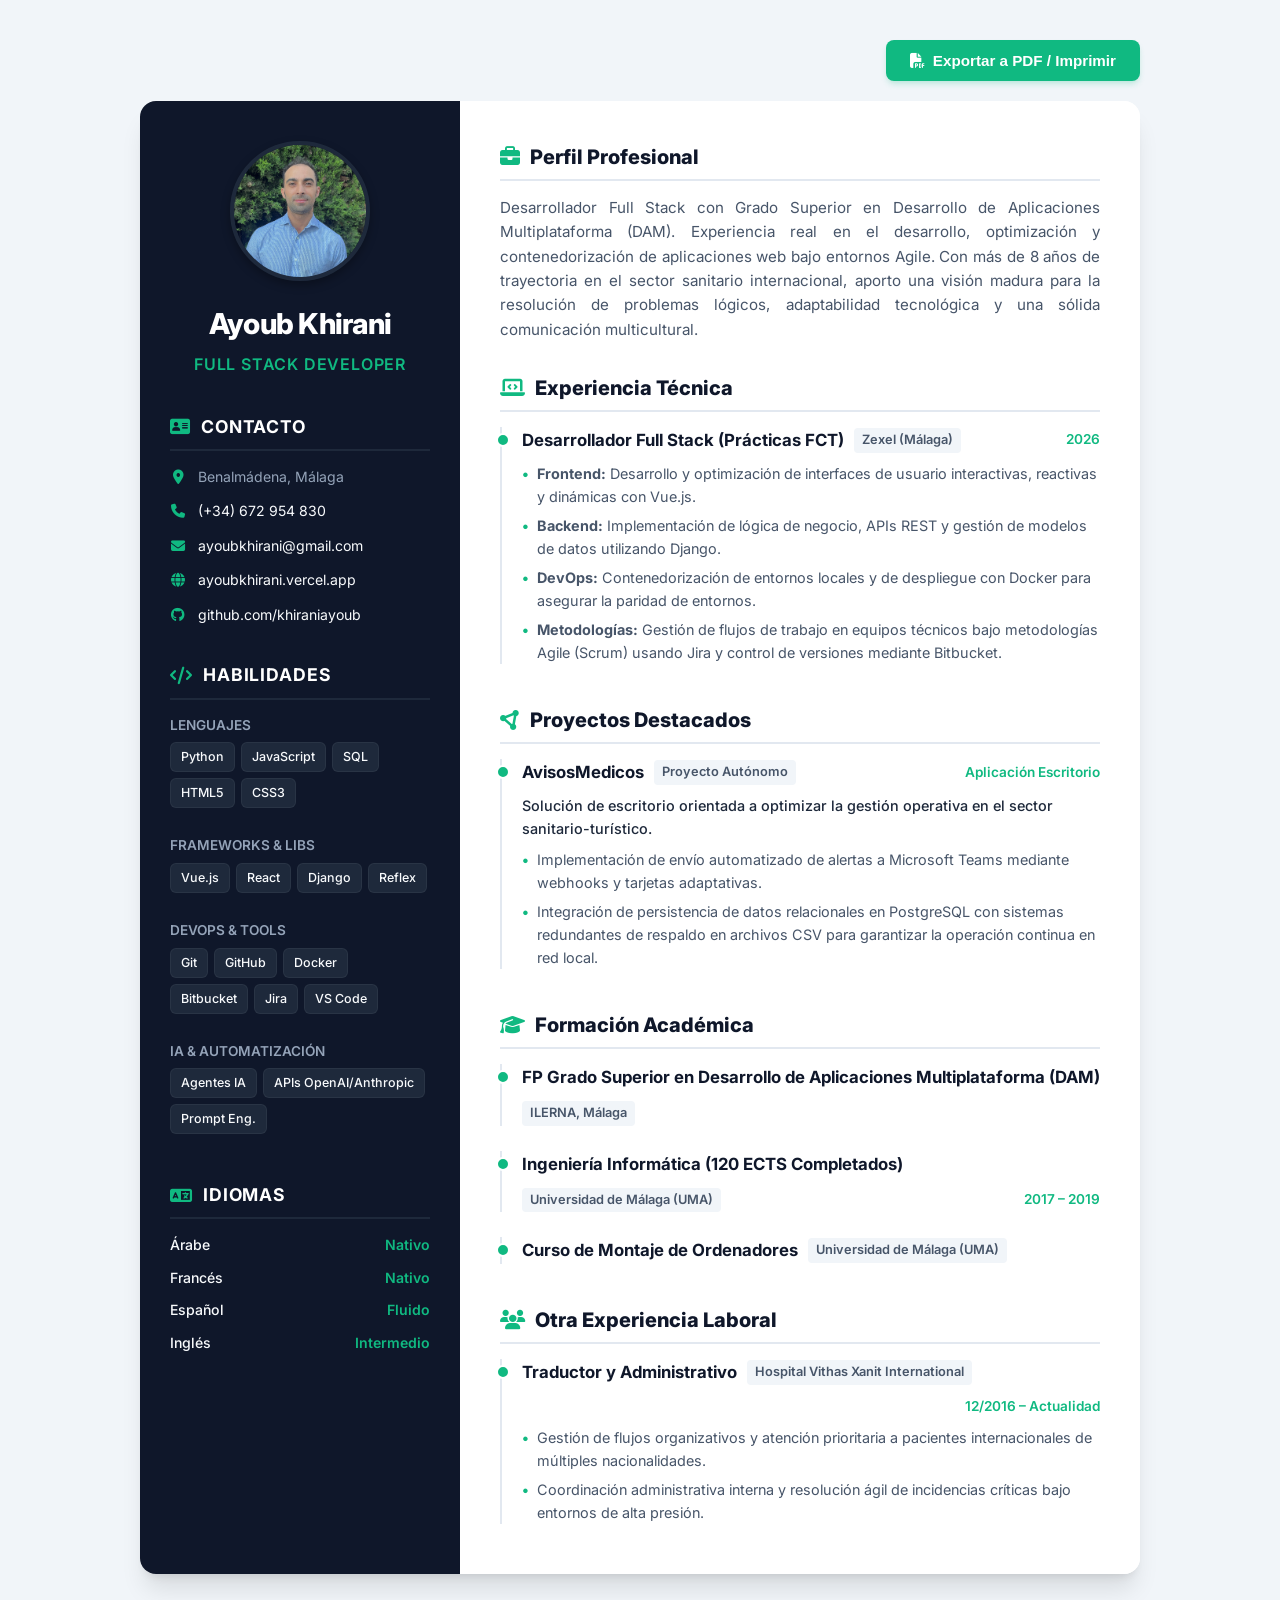
==== cv/index.html @ 589392d2 "Feat: cambiar enlace de CV en PDF por CV en HTML interactivo en carpeta cv/" ====
<!DOCTYPE html>
<html lang="es">
<head>
  <meta charset="UTF-8">
  <meta name="viewport" content="width=device-width, initial-scale=1.0">
  <title>Ayoub Khirani | Full Stack Developer</title>
  <!-- Google Fonts: Inter -->
  <link rel="preconnect" href="https://fonts.googleapis.com">
  <link rel="preconnect" href="https://fonts.gstatic.com" crossorigin>
  <link href="https://fonts.googleapis.com/css2?family=Inter:wght@300;400;500;600;700;800&display=swap" rel="stylesheet">
  <!-- FontAwesome para iconos modernos -->
  <link rel="stylesheet" href="https://cdnjs.cloudflare.com/ajax/libs/font-awesome/6.4.0/css/all.min.css">
  <link rel="stylesheet" href="styles.css">
</head>
<body>

  <!-- Botones de Acción (se ocultan en el PDF de manera automática) -->
  <div class="action-buttons">
    <button onclick="window.print()" class="btn-print">
      <i class="fa-solid fa-file-pdf"></i> Exportar a PDF / Imprimir
    </button>
  </div>

  <div class="cv-container">
    
    <!-- COLUMNA IZQUIERDA (Sidebar) -->
    <aside class="cv-sidebar">
      <div class="profile-header">
        <div class="profile-avatar">
          <img src="portait.png" alt="Ayoub Khirani" class="profile-img">
        </div>
        <h1>Ayoub Khirani</h1>
        <p class="subtitle">Full Stack Developer</p>
      </div>

      <!-- Contacto -->
      <section class="sidebar-section">
        <h3 class="section-title"><i class="fa-solid fa-address-card"></i> Contacto</h3>
        <ul class="contact-list">
          <li>
            <i class="fa-solid fa-location-dot"></i>
            <span>Benalmádena, Málaga</span>
          </li>
          <li>
            <i class="fa-solid fa-phone"></i>
            <a href="tel:+34672954830">(+34) 672 954 830</a>
          </li>
          <li>
            <i class="fa-solid fa-envelope"></i>
            <a href="mailto:ayoubkhirani@gmail.com">ayoubkhirani@gmail.com</a>
          </li>
          <li>
            <i class="fa-solid fa-globe"></i>
            <a href="https://ayoubkhirani.vercel.app" target="_blank">ayoubkhirani.vercel.app</a>
          </li>
          <li>
            <i class="fa-brands fa-github"></i>
            <a href="https://github.com/khiraniayoub" target="_blank">github.com/khiraniayoub</a>
          </li>
        </ul>
      </section>

      <!-- Habilidades Técnicas -->
      <section class="sidebar-section">
        <h3 class="section-title"><i class="fa-solid fa-code"></i> Habilidades</h3>
        
        <div class="skill-group">
          <h4>Lenguajes</h4>
          <div class="tags">
            <span class="tag">Python</span>
            <span class="tag">JavaScript</span>
            <span class="tag">SQL</span>
            <span class="tag">HTML5</span>
            <span class="tag">CSS3</span>
          </div>
        </div>

        <div class="skill-group">
          <h4>Frameworks & Libs</h4>
          <div class="tags">
            <span class="tag">Vue.js</span>
            <span class="tag">React</span>
            <span class="tag">Django</span>
            <span class="tag">Reflex</span>
          </div>
        </div>

        <div class="skill-group">
          <h4>DevOps & Tools</h4>
          <div class="tags">
            <span class="tag">Git</span>
            <span class="tag">GitHub</span>
            <span class="tag">Docker</span>
            <span class="tag">Bitbucket</span>
            <span class="tag">Jira</span>
            <span class="tag">VS Code</span>
          </div>
        </div>

        <div class="skill-group">
          <h4>IA & Automatización</h4>
          <div class="tags">
            <span class="tag">Agentes IA</span>
            <span class="tag">APIs OpenAI/Anthropic</span>
            <span class="tag">Prompt Eng.</span>
          </div>
        </div>
      </section>

      <!-- Competencias & Idiomas -->
      <section class="sidebar-section">
        <h3 class="section-title"><i class="fa-solid fa-language"></i> Idiomas</h3>
        <div class="languages">
          <div class="lang-item">
            <span class="lang-name">Árabe</span>
            <span class="lang-level">Nativo</span>
          </div>
          <div class="lang-item">
            <span class="lang-name">Francés</span>
            <span class="lang-level">Nativo</span>
          </div>
          <div class="lang-item">
            <span class="lang-name">Español</span>
            <span class="lang-level">Fluido</span>
          </div>
          <div class="lang-item">
            <span class="lang-name">Inglés</span>
            <span class="lang-level">Intermedio</span>
          </div>
        </div>
      </section>

    </aside>

    <!-- COLUMNA DERECHA (Contenido Principal) -->
    <main class="cv-main">
      
      <!-- Perfil Profesional -->
      <section class="main-section">
        <h2 class="main-section-title"><i class="fa-solid fa-briefcase"></i> Perfil Profesional</h2>
        <p class="profile-text">
          Desarrollador Full Stack con Grado Superior en Desarrollo de Aplicaciones Multiplataforma (DAM). Experiencia real en el desarrollo, optimización y contenedorización de aplicaciones web bajo entornos Agile. Con más de 8 años de trayectoria en el sector sanitario internacional, aporto una visión madura para la resolución de problemas lógicos, adaptabilidad tecnológica y una sólida comunicación multicultural.
        </p>
      </section>

      <!-- Experiencia Técnica -->
      <section class="main-section">
        <h2 class="main-section-title"><i class="fa-solid fa-laptop-code"></i> Experiencia Técnica</h2>
        
        <div class="timeline-item">
          <div class="timeline-header">
            <h3>Desarrollador Full Stack (Prácticas FCT)</h3>
            <span class="company-tag">Zexel (Málaga)</span>
            <span class="date-tag">2026</span>
          </div>
          <ul class="experience-details">
            <li><strong>Frontend:</strong> Desarrollo y optimización de interfaces de usuario interactivas, reactivas y dinámicas con Vue.js.</li>
            <li><strong>Backend:</strong> Implementación de lógica de negocio, APIs REST y gestión de modelos de datos utilizando Django.</li>
            <li><strong>DevOps:</strong> Contenedorización de entornos locales y de despliegue con Docker para asegurar la paridad de entornos.</li>
            <li><strong>Metodologías:</strong> Gestión de flujos de trabajo en equipos técnicos bajo metodologías Agile (Scrum) usando Jira y control de versiones mediante Bitbucket.</li>
          </ul>
        </div>
      </section>

      <!-- Proyectos Destacados -->
      <section class="main-section">
        <h2 class="main-section-title"><i class="fa-solid fa-circle-nodes"></i> Proyectos Destacados</h2>
        
        <div class="timeline-item">
          <div class="timeline-header">
            <h3>AvisosMedicos</h3>
            <span class="company-tag">Proyecto Autónomo</span>
            <span class="date-tag">Aplicación Escritorio</span>
          </div>
          <p class="project-desc">
            Solución de escritorio orientada a optimizar la gestión operativa en el sector sanitario-turístico.
          </p>
          <ul class="experience-details">
            <li>Implementación de envío automatizado de alertas a Microsoft Teams mediante webhooks y tarjetas adaptativas.</li>
            <li>Integración de persistencia de datos relacionales en PostgreSQL con sistemas redundantes de respaldo en archivos CSV para garantizar la operación continua en red local.</li>
          </ul>
        </div>
      </section>

      <!-- Formación Académica -->
      <section class="main-section">
        <h2 class="main-section-title"><i class="fa-solid fa-graduation-cap"></i> Formación Académica</h2>
        
        <div class="education-item">
          <div class="timeline-header">
            <h3>FP Grado Superior en Desarrollo de Aplicaciones Multiplataforma (DAM)</h3>
            <span class="company-tag">ILERNA, Málaga</span>
          </div>
        </div>

        <div class="education-item">
          <div class="timeline-header">
            <h3>Ingeniería Informática (120 ECTS Completados)</h3>
            <span class="company-tag">Universidad de Málaga (UMA)</span>
            <span class="date-tag">2017 – 2019</span>
          </div>
        </div>

        <div class="education-item">
          <div class="timeline-header">
            <h3>Curso de Montaje de Ordenadores</h3>
            <span class="company-tag">Universidad de Málaga (UMA)</span>
          </div>
        </div>
      </section>

      <!-- Otra Experiencia -->
      <section class="main-section">
        <h2 class="main-section-title"><i class="fa-solid fa-users"></i> Otra Experiencia Laboral</h2>
        
        <div class="timeline-item">
          <div class="timeline-header">
            <h3>Traductor y Administrativo</h3>
            <span class="company-tag">Hospital Vithas Xanit International</span>
            <span class="date-tag">12/2016 – Actualidad</span>
          </div>
          <ul class="experience-details">
            <li>Gestión de flujos organizativos y atención prioritaria a pacientes internacionales de múltiples nacionalidades.</li>
            <li>Coordinación administrativa interna y resolución ágil de incidencias críticas bajo entornos de alta presión.</li>
          </ul>
        </div>
      </section>

    </main>

  </div>

</body>
</html>
---- cv/styles.css ----
/* ==========================================
   SISTEMA DE DISEÑO & ESTILOS GLOBALES
========================================== */
:root {
  --primary-color: #0f172a;    /* Slate 900 - Fondo oscuro principal */
  --secondary-color: #1e293b;  /* Slate 800 - Fondo tarjetas/sidebar */
  --accent-color: #10b981;     /* Emerald 500 - Detalles y acentos */
  --accent-light: #d1fae5;     /* Emerald 100 - Tags y badges */
  --text-primary: #1e293b;     /* Slate 800 - Texto principal cuerpo */
  --text-secondary: #475569;   /* Slate 600 - Descripciones */
  --text-light: #f8fafc;        /* Slate 50 - Texto en fondos oscuros */
  --text-muted: #94a3b8;       /* Slate 400 - Detalles en fondos oscuros */
  --border-color: #e2e8f0;     /* Slate 200 - Bordes claros */
  --sidebar-width: 320px;
}

* {
  box-sizing: border-box;
  margin: 0;
  padding: 0;
}

body {
  font-family: 'Inter', -apple-system, BlinkMacSystemFont, "Segoe UI", Roboto, sans-serif;
  color: var(--text-primary);
  background-color: #f1f5f9;
  line-height: 1.6;
  -webkit-font-smoothing: antialiased;
  padding: 40px 20px;
}

/* Botón flotante para impresión */
.action-buttons {
  max-width: 1000px;
  margin: 0 auto 20px auto;
  display: flex;
  justify-content: flex-end;
}

.btn-print {
  background-color: var(--accent-color);
  color: white;
  border: none;
  padding: 12px 24px;
  font-size: 0.95rem;
  font-weight: 600;
  border-radius: 8px;
  cursor: pointer;
  box-shadow: 0 4px 6px -1px rgba(16, 185, 129, 0.2), 0 2px 4px -2px rgba(16, 185, 129, 0.1);
  transition: all 0.2s ease;
  display: flex;
  align-items: center;
  gap: 8px;
}

.btn-print:hover {
  transform: translateY(-2px);
  background-color: #059669;
  box-shadow: 0 10px 15px -3px rgba(16, 185, 129, 0.3);
}

/* Contenedor Principal (Hoja A4 / Layout Flex) */
.cv-container {
  max-width: 1000px;
  margin: 0 auto;
  background: white;
  border-radius: 16px;
  box-shadow: 0 20px 25px -5px rgba(0, 0, 0, 0.1), 0 8px 10px -6px rgba(0, 0, 0, 0.1);
  display: flex;
  overflow: hidden;
  min-height: 297mm; /* Proporción A4 */
}

/* ==========================================
   COLUMNA IZQUIERDA: SIDEBAR (Oscuro)
========================================== */
.cv-sidebar {
  width: var(--sidebar-width);
  background-color: var(--primary-color);
  color: var(--text-light);
  padding: 40px 30px;
  display: flex;
  flex-direction: column;
  gap: 35px;
  flex-shrink: 0;
}

.profile-header {
  text-align: center;
}

.profile-avatar {
  margin-bottom: 20px;
  display: flex;
  justify-content: center;
  align-items: center;
}

.profile-img {
  width: 140px;
  height: 140px;
  border-radius: 50%;
  object-fit: cover;
  border: 4px solid var(--secondary-color);
  box-shadow: 0 4px 10px rgba(0, 0, 0, 0.3);
  transition: transform 0.3s ease, border-color 0.3s ease;
}

.profile-img:hover {
  transform: scale(1.05);
  border-color: var(--accent-color);
}

.profile-header h1 {
  font-size: 1.8rem;
  font-weight: 800;
  letter-spacing: -0.025em;
  margin-bottom: 5px;
  color: white;
}

.profile-header .subtitle {
  font-size: 1rem;
  color: var(--accent-color);
  font-weight: 600;
  text-transform: uppercase;
  letter-spacing: 0.05em;
}

.sidebar-section {
  display: flex;
  flex-direction: column;
  gap: 15px;
}

.section-title {
  font-size: 1.1rem;
  font-weight: 700;
  text-transform: uppercase;
  letter-spacing: 0.05em;
  border-bottom: 2px solid var(--secondary-color);
  padding-bottom: 8px;
  color: white;
  display: flex;
  align-items: center;
  gap: 10px;
}

.section-title i {
  color: var(--accent-color);
}

/* Lista de Contacto */
.contact-list {
  list-style: none;
  display: flex;
  flex-direction: column;
  gap: 12px;
}

.contact-list li {
  display: flex;
  align-items: flex-start;
  gap: 12px;
  font-size: 0.88rem;
  color: var(--text-muted);
}

.contact-list li i {
  color: var(--accent-color);
  width: 16px;
  margin-top: 4px;
  text-align: center;
}

.contact-list a {
  color: var(--text-light);
  text-decoration: none;
  transition: color 0.2s ease;
}

.contact-list a:hover {
  color: var(--accent-color);
}

/* Skills Tags */
.skill-group {
  margin-bottom: 12px;
}

.skill-group h4 {
  font-size: 0.85rem;
  color: var(--text-muted);
  text-transform: uppercase;
  margin-bottom: 6px;
  font-weight: 600;
}

.tags {
  display: flex;
  flex-wrap: wrap;
  gap: 6px;
}

.tag {
  background-color: var(--secondary-color);
  color: var(--text-light);
  font-size: 0.78rem;
  padding: 4px 10px;
  border-radius: 6px;
  font-weight: 500;
  border: 1px solid rgba(255, 255, 255, 0.05);
  transition: all 0.2s ease;
}

.tag:hover {
  background-color: var(--accent-color);
  color: var(--primary-color);
  font-weight: 600;
}

/* Idiomas */
.languages {
  display: flex;
  flex-direction: column;
  gap: 10px;
}

.lang-item {
  display: flex;
  justify-content: space-between;
  font-size: 0.88rem;
}

.lang-name {
  font-weight: 500;
  color: var(--text-light);
}

.lang-level {
  color: var(--accent-color);
  font-weight: 600;
}

/* ==========================================
   COLUMNA DERECHA: MAIN CONTENT (Claro)
========================================== */
.cv-main {
  flex-grow: 1;
  padding: 40px;
  display: flex;
  flex-direction: column;
  gap: 30px;
  background-color: white;
}

.main-section {
  display: flex;
  flex-direction: column;
  gap: 15px;
}

.main-section-title {
  font-size: 1.25rem;
  font-weight: 800;
  color: var(--primary-color);
  border-bottom: 2px solid var(--border-color);
  padding-bottom: 6px;
  display: flex;
  align-items: center;
  gap: 10px;
}

.main-section-title i {
  color: var(--accent-color);
}

.profile-text {
  font-size: 0.95rem;
  color: var(--text-secondary);
  text-align: justify;
}

/* Timeline e ítems de experiencia */
.timeline-item, .education-item {
  display: flex;
  flex-direction: column;
  gap: 8px;
  position: relative;
  padding-left: 20px;
  border-left: 2px solid var(--border-color);
  margin-bottom: 10px;
}

.timeline-item::before, .education-item::before {
  content: "";
  position: absolute;
  left: -6px;
  top: 6px;
  width: 10px;
  height: 10px;
  border-radius: 50%;
  background-color: var(--accent-color);
  border: 2px solid white;
  transition: transform 0.2s ease;
}

.timeline-item:hover::before, .education-item:hover::before {
  transform: scale(1.3);
}

.timeline-header {
  display: flex;
  flex-wrap: wrap;
  align-items: center;
  gap: 10px;
}

.timeline-header h3 {
  font-size: 1.05rem;
  font-weight: 700;
  color: var(--primary-color);
  margin: 0;
}

.company-tag {
  background-color: #f1f5f9;
  color: var(--text-secondary);
  padding: 2px 8px;
  border-radius: 4px;
  font-size: 0.8rem;
  font-weight: 600;
}

.date-tag {
  margin-left: auto;
  font-size: 0.85rem;
  font-weight: 600;
  color: var(--accent-color);
}

.experience-details {
  list-style: none;
  display: flex;
  flex-direction: column;
  gap: 6px;
  font-size: 0.9rem;
  color: var(--text-secondary);
}

.experience-details li {
  position: relative;
  padding-left: 15px;
}

.experience-details li::before {
  content: "•";
  position: absolute;
  left: 0;
  color: var(--accent-color);
  font-weight: bold;
}

.project-desc {
  font-size: 0.9rem;
  font-weight: 500;
  color: var(--text-primary);
}

/* ==========================================
   ESTILOS DE IMPRESIÓN (EXPORTAR A PDF)
========================================== */
@media print {
  body {
    background-color: white;
    padding: 0;
  }

  .action-buttons {
    display: none; /* Esconde los botones interactivos */
  }

  .cv-container {
    box-shadow: none;
    border-radius: 0;
    max-width: 100%;
    width: 100%;
    min-height: auto;
  }

  /* Ajustes cromáticos optimizados para impresoras */
  :root {
    --primary-color: #0f172a;   /* Mantiene el tono elegante oscuro */
    --secondary-color: #1e293b;
    --accent-color: #059669;    /* Tono verde más sólido para tinta */
    --text-primary: #000000;    /* Negro puro para legibilidad en papel */
    --text-secondary: #1e293b;  /* Gris muy oscuro */
  }

  /* Evitar saltos de página inadecuados en medio de secciones */
  .main-section {
    page-break-inside: avoid;
  }

  .timeline-item, .education-item {
    page-break-inside: avoid;
  }

  /* Forzar la impresión de colores de fondo en navegadores */
  * {
    -webkit-print-color-adjust: exact !important;
    print-color-adjust: exact !important;
  }
}

/* ==========================================
   DISEÑO RESPONSIVO (PANTALLAS MÓVILES)
========================================== */
@media (max-width: 768px) {
  body {
    padding: 10px;
  }
  
  .cv-container {
    flex-direction: column;
  }

  .cv-sidebar {
    width: 100%;
  }

  .date-tag {
    margin-left: 0;
    width: 100%;
    margin-top: 2px;
  }
}
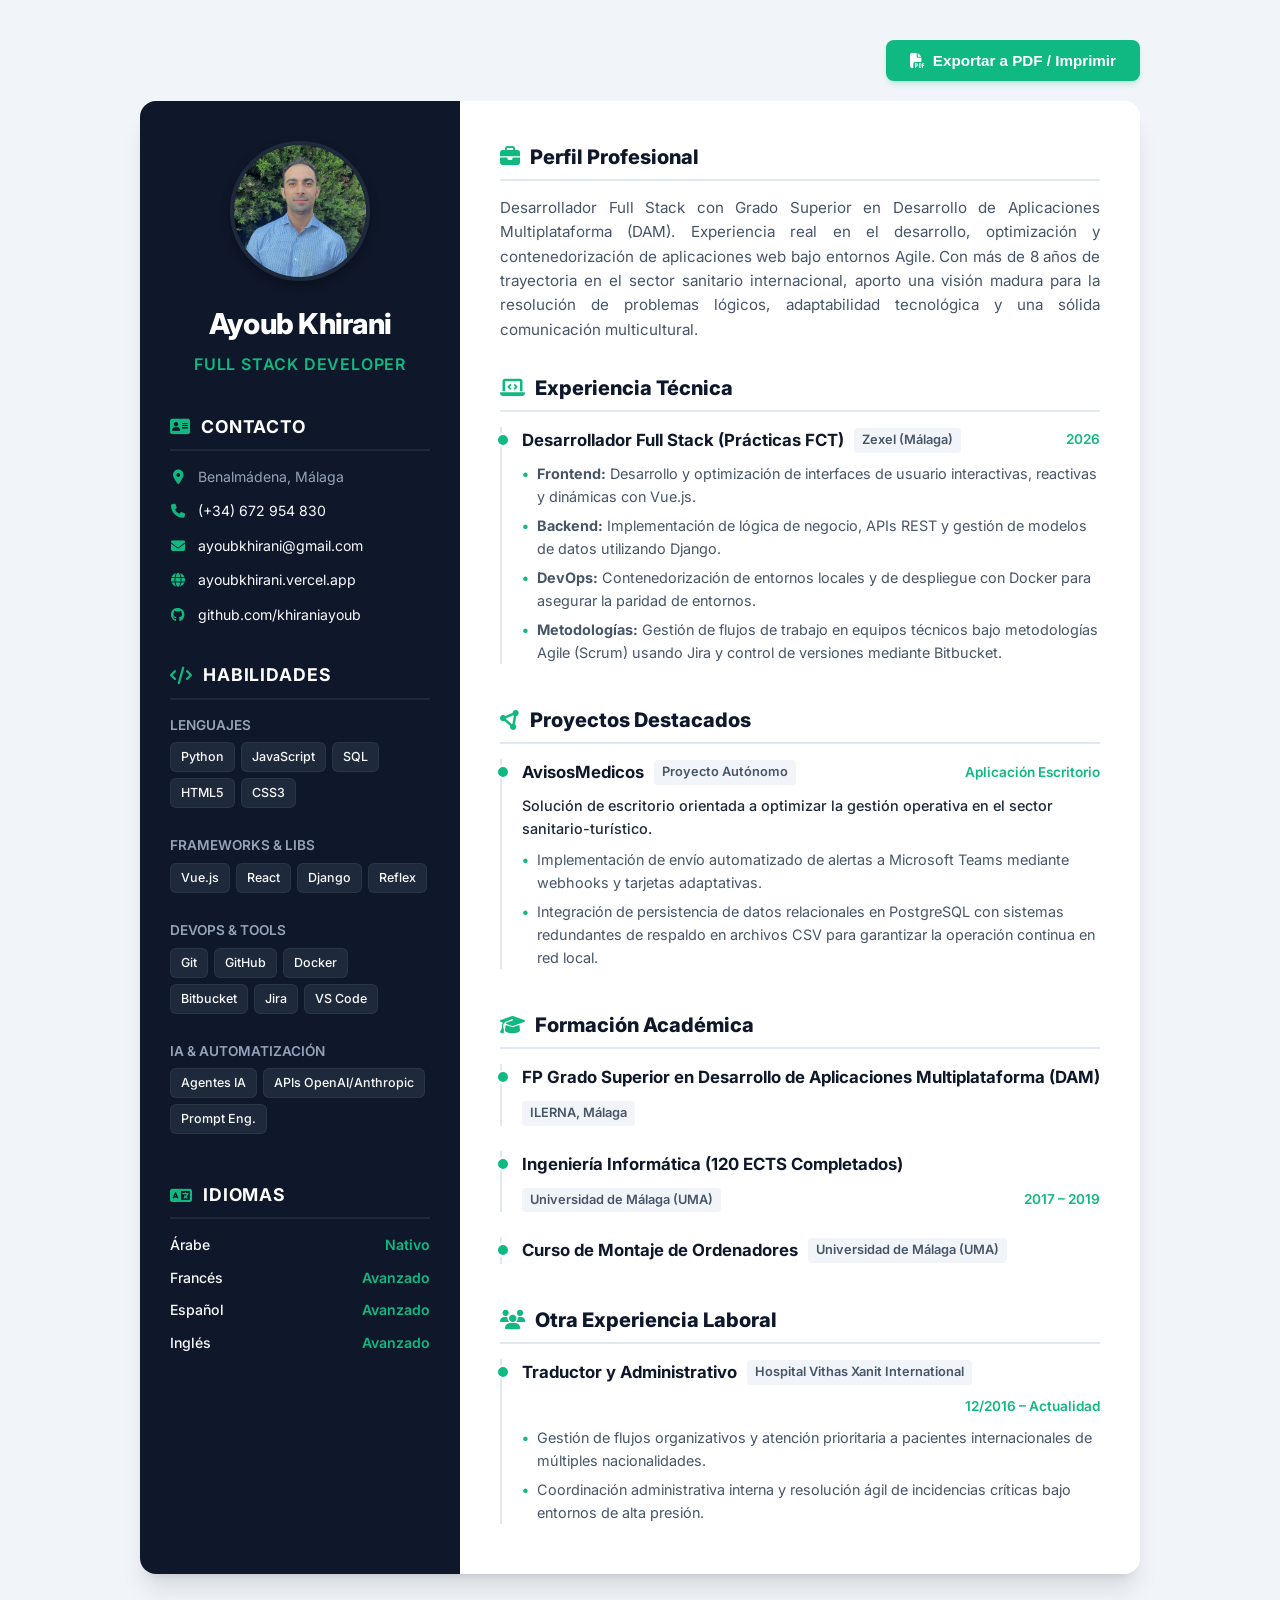
==== commit 528ac4b0: "fondo del imagen" ====
--- a/cv/index.html
+++ b/cv/index.html
@@ -17,7 +17,7 @@
   <!-- Botones de Acción (se ocultan en el PDF de manera automática) -->
   <div class="action-buttons">
     <button onclick="window.print()" class="btn-print">
-      <i class="fa-solid fa-file-pdf"></i> Exportar a PDF / Imprimir
+      <i class="fa-solid fa-file-pdf"></i> <span data-translate="btn_print">Exportar a PDF / Imprimir</span>
     </button>
   </div>
 
@@ -27,7 +27,7 @@
     <aside class="cv-sidebar">
       <div class="profile-header">
         <div class="profile-avatar">
-          <img src="portait.png" alt="Ayoub Khirani" class="profile-img">
+          <img src="../portrait.webp" alt="Ayoub Khirani" class="profile-img">
         </div>
         <h1>Ayoub Khirani</h1>
         <p class="subtitle">Full Stack Developer</p>
@@ -35,7 +35,7 @@
 
       <!-- Contacto -->
       <section class="sidebar-section">
-        <h3 class="section-title"><i class="fa-solid fa-address-card"></i> Contacto</h3>
+        <h3 class="section-title"><i class="fa-solid fa-address-card"></i> <span data-translate="contact_title">Contacto</span></h3>
         <ul class="contact-list">
           <li>
             <i class="fa-solid fa-location-dot"></i>
@@ -62,10 +62,10 @@
 
       <!-- Habilidades Técnicas -->
       <section class="sidebar-section">
-        <h3 class="section-title"><i class="fa-solid fa-code"></i> Habilidades</h3>
+        <h3 class="section-title"><i class="fa-solid fa-code"></i> <span data-translate="skills_title">Habilidades</span></h3>
         
         <div class="skill-group">
-          <h4>Lenguajes</h4>
+          <h4 data-translate="skills_languages">Lenguajes</h4>
           <div class="tags">
             <span class="tag">Python</span>
             <span class="tag">JavaScript</span>
@@ -76,7 +76,7 @@
         </div>
 
         <div class="skill-group">
-          <h4>Frameworks & Libs</h4>
+          <h4 data-translate="skills_frameworks">Frameworks & Libs</h4>
           <div class="tags">
             <span class="tag">Vue.js</span>
             <span class="tag">React</span>
@@ -86,7 +86,7 @@
         </div>
 
         <div class="skill-group">
-          <h4>DevOps & Tools</h4>
+          <h4 data-translate="skills_devops">DevOps & Tools</h4>
           <div class="tags">
             <span class="tag">Git</span>
             <span class="tag">GitHub</span>
@@ -98,7 +98,7 @@
         </div>
 
         <div class="skill-group">
-          <h4>IA & Automatización</h4>
+          <h4 data-translate="skills_ai">IA & Automatización</h4>
           <div class="tags">
             <span class="tag">Agentes IA</span>
             <span class="tag">APIs OpenAI/Anthropic</span>
@@ -109,23 +109,23 @@
 
       <!-- Competencias & Idiomas -->
       <section class="sidebar-section">
-        <h3 class="section-title"><i class="fa-solid fa-language"></i> Idiomas</h3>
+        <h3 class="section-title"><i class="fa-solid fa-language"></i> <span data-translate="langs_title">Idiomas</span></h3>
         <div class="languages">
           <div class="lang-item">
-            <span class="lang-name">Árabe</span>
-            <span class="lang-level">Nativo</span>
+            <span class="lang-name" data-translate="lang_ar">Árabe</span>
+            <span class="lang-level" data-translate="level_native">Nativo</span>
           </div>
           <div class="lang-item">
-            <span class="lang-name">Francés</span>
-            <span class="lang-level">Nativo</span>
+            <span class="lang-name" data-translate="lang_fr">Francés</span>
+            <span class="lang-level" data-translate="level_advanced">Avanzado</span>
           </div>
           <div class="lang-item">
-            <span class="lang-name">Español</span>
-            <span class="lang-level">Fluido</span>
+            <span class="lang-name" data-translate="lang_es">Español</span>
+            <span class="lang-level" data-translate="level_advanced">Avanzado</span>
           </div>
           <div class="lang-item">
-            <span class="lang-name">Inglés</span>
-            <span class="lang-level">Intermedio</span>
+            <span class="lang-name" data-translate="lang_en">Inglés</span>
+            <span class="lang-level" data-translate="level_advanced">Avanzado</span>
           </div>
         </div>
       </section>
@@ -137,91 +137,91 @@
       
       <!-- Perfil Profesional -->
       <section class="main-section">
-        <h2 class="main-section-title"><i class="fa-solid fa-briefcase"></i> Perfil Profesional</h2>
-        <p class="profile-text">
+        <h2 class="main-section-title"><i class="fa-solid fa-briefcase"></i> <span data-translate="profile_title">Perfil Profesional</span></h2>
+        <p class="profile-text" data-translate="profile_text">
           Desarrollador Full Stack con Grado Superior en Desarrollo de Aplicaciones Multiplataforma (DAM). Experiencia real en el desarrollo, optimización y contenedorización de aplicaciones web bajo entornos Agile. Con más de 8 años de trayectoria en el sector sanitario internacional, aporto una visión madura para la resolución de problemas lógicos, adaptabilidad tecnológica y una sólida comunicación multicultural.
         </p>
       </section>
 
       <!-- Experiencia Técnica -->
       <section class="main-section">
-        <h2 class="main-section-title"><i class="fa-solid fa-laptop-code"></i> Experiencia Técnica</h2>
+        <h2 class="main-section-title"><i class="fa-solid fa-laptop-code"></i> <span data-translate="tech_title">Experiencia Técnica</span></h2>
         
         <div class="timeline-item">
           <div class="timeline-header">
-            <h3>Desarrollador Full Stack (Prácticas FCT)</h3>
-            <span class="company-tag">Zexel (Málaga)</span>
-            <span class="date-tag">2026</span>
+            <h3 data-translate="job_title_fct">Desarrollador Full Stack (Prácticas FCT)</h3>
+            <span class="company-tag" data-translate="company_zexel">Zexel (Málaga)</span>
+            <span class="date-tag" data-translate="date_2026">2026</span>
           </div>
           <ul class="experience-details">
-            <li><strong>Frontend:</strong> Desarrollo y optimización de interfaces de usuario interactivas, reactivas y dinámicas con Vue.js.</li>
-            <li><strong>Backend:</strong> Implementación de lógica de negocio, APIs REST y gestión de modelos de datos utilizando Django.</li>
-            <li><strong>DevOps:</strong> Contenedorización de entornos locales y de despliegue con Docker para asegurar la paridad de entornos.</li>
-            <li><strong>Metodologías:</strong> Gestión de flujos de trabajo en equipos técnicos bajo metodologías Agile (Scrum) usando Jira y control de versiones mediante Bitbucket.</li>
+            <li data-translate="exp_zexel_1"><strong>Frontend:</strong> Desarrollo y optimización de interfaces de usuario interactivas, reactivas y dinámicas con Vue.js.</li>
+            <li data-translate="exp_zexel_2"><strong>Backend:</strong> Implementación de lógica de negocio, APIs REST y gestión de modelos de datos utilizando Django.</li>
+            <li data-translate="exp_zexel_3"><strong>DevOps:</strong> Contenedorización de entornos locales y de despliegue con Docker para asegurar la paridad de entornos.</li>
+            <li data-translate="exp_zexel_4"><strong>Metodologías:</strong> Gestión de flujos de trabajo en equipos técnicos bajo metodologías Agile (Scrum) usando Jira y control de versiones mediante Bitbucket.</li>
           </ul>
         </div>
       </section>
 
       <!-- Proyectos Destacados -->
       <section class="main-section">
-        <h2 class="main-section-title"><i class="fa-solid fa-circle-nodes"></i> Proyectos Destacados</h2>
+        <h2 class="main-section-title"><i class="fa-solid fa-circle-nodes"></i> <span data-translate="projects_title">Proyectos Destacados</span></h2>
         
         <div class="timeline-item">
           <div class="timeline-header">
             <h3>AvisosMedicos</h3>
-            <span class="company-tag">Proyecto Autónomo</span>
-            <span class="date-tag">Aplicación Escritorio</span>
-          </div>
-          <p class="project-desc">
+            <span class="company-tag" data-translate="project_self">Proyecto Autónomo</span>
+            <span class="date-tag" data-translate="project_desktop">Aplicación Escritorio</span>
+          </div>
+          <p class="project-desc" data-translate="proj_desc_avisos">
             Solución de escritorio orientada a optimizar la gestión operativa en el sector sanitario-turístico.
           </p>
           <ul class="experience-details">
-            <li>Implementación de envío automatizado de alertas a Microsoft Teams mediante webhooks y tarjetas adaptativas.</li>
-            <li>Integración de persistencia de datos relacionales en PostgreSQL con sistemas redundantes de respaldo en archivos CSV para garantizar la operación continua en red local.</li>
+            <li data-translate="proj_details_avisos_1">Implementación de envío automatizado de alertas a Microsoft Teams mediante webhooks y tarjetas adaptativas.</li>
+            <li data-translate="proj_details_avisos_2">Integración de persistencia de datos relacionales en PostgreSQL con sistemas redundantes de respaldo en archivos CSV para garantizar la operación continua en red local.</li>
           </ul>
         </div>
       </section>
 
       <!-- Formación Académica -->
       <section class="main-section">
-        <h2 class="main-section-title"><i class="fa-solid fa-graduation-cap"></i> Formación Académica</h2>
+        <h2 class="main-section-title"><i class="fa-solid fa-graduation-cap"></i> <span data-translate="education_title">Formación Académica</span></h2>
         
         <div class="education-item">
           <div class="timeline-header">
-            <h3>FP Grado Superior en Desarrollo de Aplicaciones Multiplataforma (DAM)</h3>
-            <span class="company-tag">ILERNA, Málaga</span>
+            <h3 data-translate="edu_dam">FP Grado Superior en Desarrollo de Aplicaciones Multiplataforma (DAM)</h3>
+            <span class="company-tag" data-translate="edu_dam_sub">ILERNA, Málaga</span>
           </div>
         </div>
 
         <div class="education-item">
           <div class="timeline-header">
-            <h3>Ingeniería Informática (120 ECTS Completados)</h3>
-            <span class="company-tag">Universidad de Málaga (UMA)</span>
+            <h3 data-translate="edu_eng">Ingeniería Informática (120 ECTS Completados)</h3>
+            <span class="company-tag" data-translate="edu_eng_sub">Universidad de Málaga (UMA)</span>
             <span class="date-tag">2017 – 2019</span>
           </div>
         </div>
 
         <div class="education-item">
           <div class="timeline-header">
-            <h3>Curso de Montaje de Ordenadores</h3>
-            <span class="company-tag">Universidad de Málaga (UMA)</span>
+            <h3 data-translate="edu_pc">Curso de Montaje de Ordenadores</h3>
+            <span class="company-tag" data-translate="edu_pc_sub">Universidad de Málaga (UMA)</span>
           </div>
         </div>
       </section>
 
       <!-- Otra Experiencia -->
       <section class="main-section">
-        <h2 class="main-section-title"><i class="fa-solid fa-users"></i> Otra Experiencia Laboral</h2>
+        <h2 class="main-section-title"><i class="fa-solid fa-users"></i> <span data-translate="other_exp_title">Otra Experiencia Laboral</span></h2>
         
         <div class="timeline-item">
           <div class="timeline-header">
-            <h3>Traductor y Administrativo</h3>
-            <span class="company-tag">Hospital Vithas Xanit International</span>
-            <span class="date-tag">12/2016 – Actualidad</span>
+            <h3 data-translate="job_translator">Traductor y Administrativo</h3>
+            <span class="company-tag" data-translate="company_vithas">Hospital Vithas Xanit International</span>
+            <span class="date-tag" data-translate="date_translator">12/2016 – Actualidad</span>
           </div>
           <ul class="experience-details">
-            <li>Gestión de flujos organizativos y atención prioritaria a pacientes internacionales de múltiples nacionalidades.</li>
-            <li>Coordinación administrativa interna y resolución ágil de incidencias críticas bajo entornos de alta presión.</li>
+            <li data-translate="exp_translator_1">Gestión de flujos organizativos y atención prioritaria a pacientes internacionales de múltiples nacionalidades.</li>
+            <li data-translate="exp_translator_2">Coordinación administrativa interna y resolución ágil de incidencias críticas bajo entornos de alta presión.</li>
           </ul>
         </div>
       </section>
@@ -230,5 +230,227 @@
 
   </div>
 
+  <script>
+    const cvTranslations = {
+      es: {
+        btn_print: "Exportar a PDF / Imprimir",
+        contact_title: "Contacto",
+        skills_title: "Habilidades",
+        skills_languages: "Lenguajes",
+        skills_frameworks: "Frameworks & Libs",
+        skills_devops: "DevOps & Tools",
+        skills_ai: "IA & Automatización",
+        langs_title: "Idiomas",
+        lang_ar: "Árabe",
+        lang_fr: "Francés",
+        lang_es: "Español",
+        lang_en: "Inglés",
+        level_native: "Nativo",
+        level_fluent: "Fluido",
+        level_intermediate: "Intermedio",
+        level_advanced: "Avanzado",
+        profile_title: "Perfil Profesional",
+        profile_text: "Desarrollador Full Stack con Grado Superior en Desarrollo de Aplicaciones Multiplataforma (DAM). Experiencia real en el desarrollo, optimización y contenedorización de aplicaciones web bajo entornos Agile. Con más de 8 años de trayectoria en el sector sanitario internacional, aporto una visión madura para la resolución de problemas lógicos, adaptabilidad tecnológica y una sólida comunicación multicultural.",
+        tech_title: "Experiencia Técnica",
+        job_title_fct: "Desarrollador Full Stack (Prácticas FCT)",
+        company_zexel: "Zexel (Málaga)",
+        date_2026: "2026",
+        exp_zexel_1: "<strong>Frontend:</strong> Desarrollo y optimización de interfaces de usuario interactivas, reactivas y dinámicas con Vue.js.",
+        exp_zexel_2: "<strong>Backend:</strong> Implementación de lógica de negocio, APIs REST y gestión de modelos de datos utilizando Django.",
+        exp_zexel_3: "<strong>DevOps:</strong> Contenedorización de entornos locales y de despliegue con Docker para asegurar la paridad de entornos.",
+        exp_zexel_4: "<strong>Metodologías:</strong> Gestión de flujos de trabajo en equipos técnicos bajo metodologías Agile (Scrum) usando Jira y control de versiones mediante Bitbucket.",
+        projects_title: "Proyectos Destacados",
+        project_self: "Proyecto Autónomo",
+        project_desktop: "Aplicación Escritorio",
+        proj_desc_avisos: "Solución de escritorio orientada a optimizar la gestión operativa en el sector sanitario-turístico.",
+        proj_details_avisos_1: "Implementación de envío automatizado de alertas a Microsoft Teams mediante webhooks y tarjetas adaptativas.",
+        proj_details_avisos_2: "Integración de persistencia de datos relacionales en PostgreSQL con sistemas redundantes de respaldo en archivos CSV para garantizar la operación continua en red local.",
+        education_title: "Formación Académica",
+        edu_dam: "FP Grado Superior en Desarrollo de Aplicaciones Multiplataforma (DAM)",
+        edu_dam_sub: "ILERNA, Málaga",
+        edu_eng: "Ingeniería Informática (120 ECTS Completados)",
+        edu_eng_sub: "Universidad de Málaga (UMA)",
+        edu_pc: "Curso de Montaje de Ordenadores",
+        edu_pc_sub: "Universidad de Málaga (UMA)",
+        other_exp_title: "Otra Experiencia Laboral",
+        job_translator: "Traductor y Administrativo",
+        company_vithas: "Hospital Vithas Xanit International",
+        date_translator: "12/2016 – Actualidad",
+        exp_translator_1: "Gestión de flujos organizativos y atención prioritaria a pacientes internacionales de múltiples nacionalidades.",
+        exp_translator_2: "Coordinación administrativa interna y resolución ágil de incidencias críticas bajo entornos de alta presión."
+      },
+      en: {
+        btn_print: "Export to PDF / Print",
+        contact_title: "Contact",
+        skills_title: "Skills",
+        skills_languages: "Languages",
+        skills_frameworks: "Frameworks & Libs",
+        skills_devops: "DevOps & Tools",
+        skills_ai: "AI & Automation",
+        langs_title: "Languages",
+        lang_ar: "Arabic",
+        lang_fr: "French",
+        lang_es: "Spanish",
+        lang_en: "English",
+        level_native: "Native",
+        level_fluent: "Fluent",
+        level_intermediate: "Intermediate",
+        level_advanced: "Advanced",
+        profile_title: "Professional Profile",
+        profile_text: "Full Stack Developer with a Higher Degree in Multi-platform Applications Development (DAM). Real experience in developing, optimizing, and containerizing web applications under Agile environments. With over 8 years of experience in the international healthcare sector, I bring a mature perspective to logical problem-solving, technological adaptability, and solid multicultural communication.",
+        tech_title: "Technical Experience",
+        job_title_fct: "Full Stack Developer (Internship)",
+        company_zexel: "Zexel (Málaga)",
+        date_2026: "2026",
+        exp_zexel_1: "<strong>Frontend:</strong> Development and optimization of interactive, reactive, and dynamic user interfaces with Vue.js.",
+        exp_zexel_2: "<strong>Backend:</strong> Implementation of business logic, REST APIs, and data model management using Django.",
+        exp_zexel_3: "<strong>DevOps:</strong> Containerization of local and deployment environments with Docker to ensure environment parity.",
+        exp_zexel_4: "<strong>Methodologies:</strong> Workflow management in technical teams under Agile (Scrum) methodologies using Jira and version control with Bitbucket.",
+        projects_title: "Featured Projects",
+        project_self: "Independent Project",
+        project_desktop: "Desktop Application",
+        proj_desc_avisos: "Desktop solution aimed at optimizing operational management in the healthcare-tourism sector.",
+        proj_details_avisos_1: "Implementation of automated alert sending to Microsoft Teams using webhooks and adaptive cards.",
+        proj_details_avisos_2: "Integration of relational data persistence in PostgreSQL with redundant backup systems in CSV files to ensure continuous operation in a local network.",
+        education_title: "Education",
+        edu_dam: "Higher Vocational Training in Multi-platform Applications Development (DAM)",
+        edu_dam_sub: "ILERNA, Málaga",
+        edu_eng: "Computer Engineering (120 ECTS Credits Completed)",
+        edu_eng_sub: "University of Málaga (UMA)",
+        edu_pc: "Computer Assembly Course",
+        edu_pc_sub: "University of Málaga (UMA)",
+        other_exp_title: "Other Work Experience",
+        job_translator: "Translator and Administrative Assistant",
+        company_vithas: "Hospital Vithas Xanit International",
+        date_translator: "12/2016 – Present",
+        exp_translator_1: "Management of organizational flows and priority care for international patients of multiple nationalities.",
+        exp_translator_2: "Internal administrative coordination and agile resolution of critical incidents under high-pressure environments."
+      },
+      fr: {
+        btn_print: "Exporter en PDF / Imprimer",
+        contact_title: "Contact",
+        skills_title: "Compétences",
+        skills_languages: "Langages",
+        skills_frameworks: "Frameworks & Libs",
+        skills_devops: "DevOps & Outils",
+        skills_ai: "IA & Automatisation",
+        langs_title: "Langues",
+        lang_ar: "Arabe",
+        lang_fr: "Français",
+        lang_es: "Espagnol",
+        lang_en: "Anglais",
+        level_native: "Maternel",
+        level_fluent: "Courant",
+        level_intermediate: "Intermédiaire",
+        level_advanced: "Avancé",
+        profile_title: "Profil Professionnel",
+        profile_text: "Développeur Full Stack diplômé d'un brevet supérieur en Développement d'Applications Multiplateformes (DAM). Expérience réelle dans le développement, l'optimisation et la conteneurisation d'applications web dans des environnements Agile. Fort de plus de 8 ans d'expérience dans le secteur de la santé internationale, j'apporte une vision mature pour la résolution de problèmes logiques, l'adaptabilité technologique et une communication multiculturelle solide.",
+        tech_title: "Expérience Technique",
+        job_title_fct: "Développeur Full Stack (Stage)",
+        company_zexel: "Zexel (Málaga)",
+        date_2026: "2026",
+        exp_zexel_1: "<strong>Frontend :</strong> Développement et optimisation d'interfaces utilisateur interactives, réactives y dynamiques avec Vue.js.",
+        exp_zexel_2: "<strong>Backend :</strong> Implémentation de la logique métier, APIs REST et gestion des modèles de données avec Django.",
+        exp_zexel_3: "<strong>DevOps :</strong> Conteneurisation des environnements locaux et de déploiement avec Docker pour assurer la parité des environnements.",
+        exp_zexel_4: "<strong>Méthodologies :</strong> Gestion des flux de travail au sein d'équipes techniques selon les méthodologies Agile (Scrum) via Jira et contrôle de version avec Bitbucket.",
+        projects_title: "Projets Sélectionnés",
+        project_self: "Projet Autonome",
+        project_desktop: "Application de Bureau",
+        proj_desc_avisos: "Solution de bureau orientée vers l'optimisation de la gestion opérationnelle dans le secteur de la santé et du tourisme.",
+        proj_details_avisos_1: "Implémentation d'envoi automatique d'alertes à Microsoft Teams via webhooks et cartes adaptatives.",
+        proj_details_avisos_2: "Intégration de la persistance de données relationnelles dans PostgreSQL avec sauvegarde redondante en fichiers CSV pour garantir le fonctionnement continu en réseau local.",
+        education_title: "Formation Académique",
+        edu_dam: "Brevet de Technicien Supérieur en Développement d'Applications Multiplateformes (DAM)",
+        edu_dam_sub: "ILERNA, Málaga",
+        edu_eng: "Ingénierie Informatique (120 ECTS Validés)",
+        edu_eng_sub: "Université de Málaga (UMA)",
+        edu_pc: "Cours d'Assemblage d'Ordinateurs",
+        edu_pc_sub: "Université de Málaga (UMA)",
+        other_exp_title: "Autre Expérience Professionnelle",
+        job_translator: "Traducteur et Administratif",
+        company_vithas: "Hospital Vithas Xanit International",
+        date_translator: "12/2016 – Présent",
+        exp_translator_1: "Gestion des flux organisationnels et prise en charge prioritaire des patients internationaux de diverses nationalités.",
+        exp_translator_2: "Coordination administrative interne et résolution rapide des incidents critiques dans des environnements sous haute pression."
+      },
+      ar: {
+        btn_print: "تصدير إلى PDF / طباعة",
+        contact_title: "الاتصال",
+        skills_title: "المهارات",
+        skills_languages: "اللغات البرمجية",
+        skills_frameworks: "أطر العمل والمكتبات",
+        skills_devops: "DevOps والأدوات",
+        skills_ai: "الذكاء الاصطناعي والأتمتة",
+        langs_title: "اللغات",
+        lang_ar: "العربية",
+        lang_fr: "الفرنسية",
+        lang_es: "الإسبانية",
+        lang_en: "الإنجليزية",
+        level_native: "اللغة الأم",
+        level_fluent: "طليق",
+        level_intermediate: "متوسط",
+        level_advanced: "متقدم",
+        profile_title: "الملف الشخصي المهني",
+        profile_text: "مطور ويب متكامل (Full Stack) حاصل على شهادة تقني عالي في تطوير التطبيقات متعددة المنصات (DAM). خبرة عملية في تطوير وتحسين وحوسبة تطبيقات الويب في بيئات عمل مرنة (Agile). مع مسيرة مهنية تمتد لأكثر من 8 سنوات في قطاع الصحة الدولي، أقدم رؤية ناضجة لحل المشكلات المنطقية، والتكيف التكنولوجي، والتواصل القوي متعدد الثقافات.",
+        tech_title: "الخبرة التقنية",
+        job_title_fct: "مطور ويب متكامل (تدريب عملي)",
+        company_zexel: "Zexel (مالقة)",
+        date_2026: "2026",
+        exp_zexel_1: "<strong>الواجهة الأمامية:</strong> تطوير وتحسين واجهات مستخدم تفاعلية وديناميكية باستخدام Vue.js.",
+        exp_zexel_2: "<strong>الواجهة الخلفية:</strong> بناء منطق العمل، وواجهات برمجة التطبيقات (APIs REST) وإدارة نماذج البيانات باستخدام Django.",
+        exp_zexel_3: "<strong>DevOps:</strong> حاويات بيئات التطوير المحلية والإنتاجية باستخدام Docker لضمان توافق البيئات.",
+        exp_zexel_4: "<strong>منهجيات العمل:</strong> إدارة تدفق العمل في الفرق التقنية تحت منهجيات Agile (Scrum) باستخدام Jira وإدارة النسخ باستخدام Bitbucket.",
+        projects_title: "المشاريع المميزة",
+        project_self: "مشروع مستقل",
+        project_desktop: "تطبيق سطح المكتب",
+        proj_desc_avisos: "حل مكتبي يهدف إلى تحسين الإدارة التشغيلية في قطاع السياحة العلاجية.",
+        proj_details_avisos_1: "إرسال تنبيهات تلقائية إلى قنوات Microsoft Teams عبر الويب هوكس والبطاقات التكيفية.",
+        proj_details_avisos_2: "تكامل قواعد البيانات العلائقية في PostgreSQL مع نظام نسخ احتياطي متكرر في ملفات CSV لضمان استمرارية التشغيل بالشبكة المحلية.",
+        education_title: "التعليم والتدريب",
+        edu_dam: "دبلوم عالي في تطوير التطبيقات متعددة المنصات (DAM)",
+        edu_dam_sub: "ILERNA، مالقة",
+        edu_eng: "الهندسة المعلوماتية (أنجزت 120 ECTS)",
+        edu_eng_sub: "جامعة مالقة (UMA)",
+        edu_pc: "دورة تركيب الحواسيب",
+        edu_pc_sub: "جامعة مالقة (UMA)",
+        other_exp_title: "خبرات مهنية أخرى",
+        job_translator: "مترجم وإداري",
+        company_vithas: "مستشفى Vithas Xanit الدولي",
+        date_translator: "12/2016 – الآن",
+        exp_translator_1: "إدارة التدفقات التنظيمية والرعاية ذات الأولوية للمرضى الدوليين من جنسيات متعددة.",
+        exp_translator_2: "التنسيق الإداري الداخلي والحل السريع للمشاكل الطارئة في بيئات العمل عالية الضغط."
+      }
+    };
+
+    function applyCVLanguage() {
+      const activeLang = localStorage.getItem("portfolio-lang") || "es";
+      document.documentElement.setAttribute("lang", activeLang);
+      
+      if (activeLang === "ar") {
+        document.documentElement.setAttribute("dir", "rtl");
+      } else {
+        document.documentElement.setAttribute("dir", "ltr");
+      }
+
+      const translateElements = document.querySelectorAll("[data-translate]");
+      translateElements.forEach(el => {
+        const key = el.getAttribute("data-translate");
+        if (cvTranslations[activeLang] && cvTranslations[activeLang][key]) {
+          el.innerHTML = cvTranslations[activeLang][key];
+        }
+      });
+    }
+
+    // Escuchar si cambia en localStorage en tiempo real (por si se cambia de idioma en la pestaña del portfolio)
+    window.addEventListener("storage", (e) => {
+      if (e.key === "portfolio-lang") {
+        applyCVLanguage();
+      }
+    });
+
+    // Aplicar al cargar
+    document.addEventListener("DOMContentLoaded", applyCVLanguage);
+  </script>
 </body>
 </html>
+
--- a/cv/styles.css
+++ b/cv/styles.css
@@ -371,9 +371,15 @@
    ESTILOS DE IMPRESIÓN (EXPORTAR A PDF)
 ========================================== */
 @media print {
+  @page {
+    size: A4;
+    margin: 0;
+  }
+
   body {
     background-color: white;
     padding: 0;
+    margin: 0;
   }
 
   .action-buttons {
@@ -385,7 +391,9 @@
     border-radius: 0;
     max-width: 100%;
     width: 100%;
-    min-height: auto;
+    min-height: 297mm;
+    margin: 0;
+    padding: 0;
   }
 
   /* Ajustes cromáticos optimizados para impresoras */
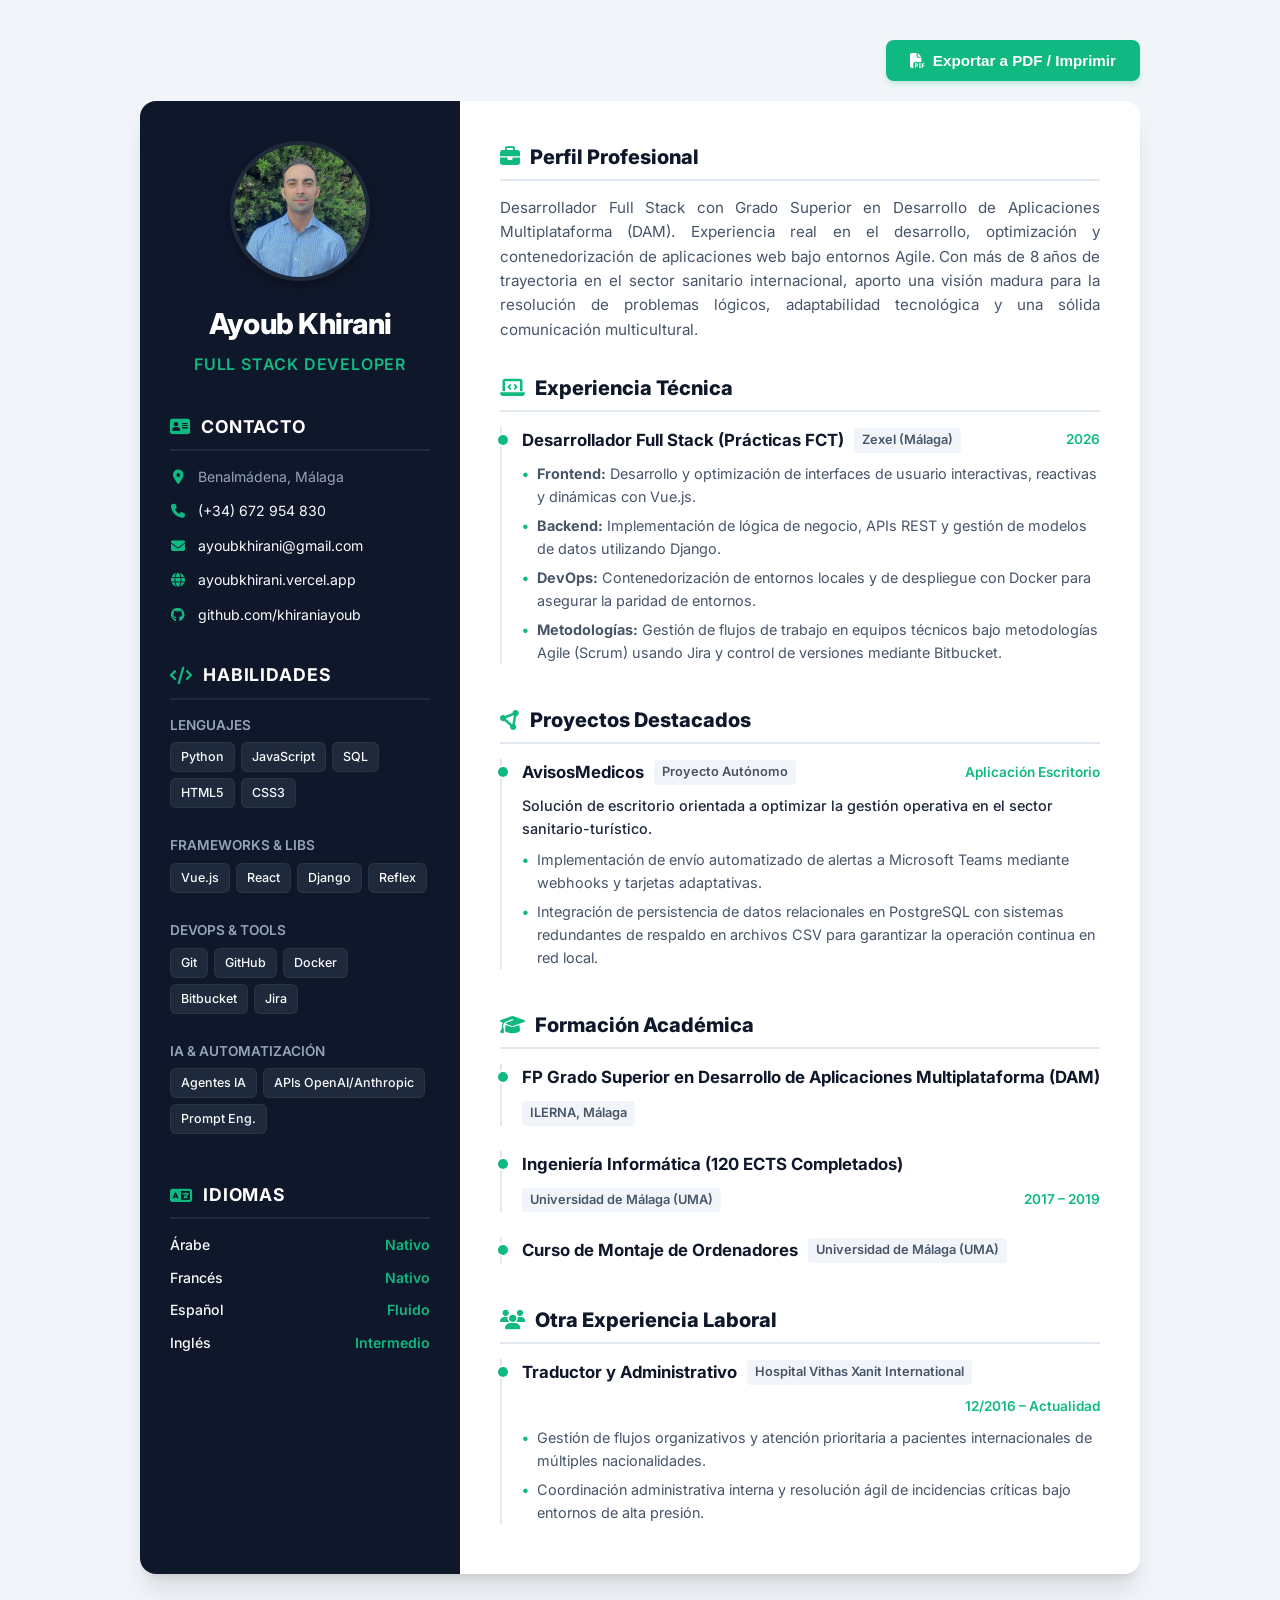
==== commit d13344b0: "updates" ====
--- a/cv/index.html
+++ b/cv/index.html
@@ -1,5 +1,6 @@
 <!DOCTYPE html>
 <html lang="es">
+
 <head>
   <meta charset="UTF-8">
   <meta name="viewport" content="width=device-width, initial-scale=1.0">
@@ -7,11 +8,13 @@
   <!-- Google Fonts: Inter -->
   <link rel="preconnect" href="https://fonts.googleapis.com">
   <link rel="preconnect" href="https://fonts.gstatic.com" crossorigin>
-  <link href="https://fonts.googleapis.com/css2?family=Inter:wght@300;400;500;600;700;800&display=swap" rel="stylesheet">
+  <link href="https://fonts.googleapis.com/css2?family=Inter:wght@300;400;500;600;700;800&display=swap"
+    rel="stylesheet">
   <!-- FontAwesome para iconos modernos -->
   <link rel="stylesheet" href="https://cdnjs.cloudflare.com/ajax/libs/font-awesome/6.4.0/css/all.min.css">
   <link rel="stylesheet" href="styles.css">
 </head>
+
 <body>
 
   <!-- Botones de Acción (se ocultan en el PDF de manera automática) -->
@@ -22,7 +25,7 @@
   </div>
 
   <div class="cv-container">
-    
+
     <!-- COLUMNA IZQUIERDA (Sidebar) -->
     <aside class="cv-sidebar">
       <div class="profile-header">
@@ -35,7 +38,8 @@
 
       <!-- Contacto -->
       <section class="sidebar-section">
-        <h3 class="section-title"><i class="fa-solid fa-address-card"></i> <span data-translate="contact_title">Contacto</span></h3>
+        <h3 class="section-title"><i class="fa-solid fa-address-card"></i> <span
+            data-translate="contact_title">Contacto</span></h3>
         <ul class="contact-list">
           <li>
             <i class="fa-solid fa-location-dot"></i>
@@ -62,8 +66,9 @@
 
       <!-- Habilidades Técnicas -->
       <section class="sidebar-section">
-        <h3 class="section-title"><i class="fa-solid fa-code"></i> <span data-translate="skills_title">Habilidades</span></h3>
-        
+        <h3 class="section-title"><i class="fa-solid fa-code"></i> <span
+            data-translate="skills_title">Habilidades</span></h3>
+
         <div class="skill-group">
           <h4 data-translate="skills_languages">Lenguajes</h4>
           <div class="tags">
@@ -93,7 +98,7 @@
             <span class="tag">Docker</span>
             <span class="tag">Bitbucket</span>
             <span class="tag">Jira</span>
-            <span class="tag">VS Code</span>
+
           </div>
         </div>
 
@@ -109,7 +114,8 @@
 
       <!-- Competencias & Idiomas -->
       <section class="sidebar-section">
-        <h3 class="section-title"><i class="fa-solid fa-language"></i> <span data-translate="langs_title">Idiomas</span></h3>
+        <h3 class="section-title"><i class="fa-solid fa-language"></i> <span data-translate="langs_title">Idiomas</span>
+        </h3>
         <div class="languages">
           <div class="lang-item">
             <span class="lang-name" data-translate="lang_ar">Árabe</span>
@@ -117,15 +123,15 @@
           </div>
           <div class="lang-item">
             <span class="lang-name" data-translate="lang_fr">Francés</span>
-            <span class="lang-level" data-translate="level_advanced">Avanzado</span>
+            <span class="lang-level" data-translate="level_native">Nativo</span>
           </div>
           <div class="lang-item">
             <span class="lang-name" data-translate="lang_es">Español</span>
-            <span class="lang-level" data-translate="level_advanced">Avanzado</span>
+            <span class="lang-level" data-translate="level_fluent">Fluido</span>
           </div>
           <div class="lang-item">
             <span class="lang-name" data-translate="lang_en">Inglés</span>
-            <span class="lang-level" data-translate="level_advanced">Avanzado</span>
+            <span class="lang-level" data-translate="level_intermediate">Intermedio</span>
           </div>
         </div>
       </section>
@@ -134,19 +140,24 @@
 
     <!-- COLUMNA DERECHA (Contenido Principal) -->
     <main class="cv-main">
-      
+
       <!-- Perfil Profesional -->
       <section class="main-section">
-        <h2 class="main-section-title"><i class="fa-solid fa-briefcase"></i> <span data-translate="profile_title">Perfil Profesional</span></h2>
+        <h2 class="main-section-title"><i class="fa-solid fa-briefcase"></i> <span data-translate="profile_title">Perfil
+            Profesional</span></h2>
         <p class="profile-text" data-translate="profile_text">
-          Desarrollador Full Stack con Grado Superior en Desarrollo de Aplicaciones Multiplataforma (DAM). Experiencia real en el desarrollo, optimización y contenedorización de aplicaciones web bajo entornos Agile. Con más de 8 años de trayectoria en el sector sanitario internacional, aporto una visión madura para la resolución de problemas lógicos, adaptabilidad tecnológica y una sólida comunicación multicultural.
+          Desarrollador Full Stack con Grado Superior en Desarrollo de Aplicaciones Multiplataforma (DAM). Experiencia
+          real en el desarrollo, optimización y contenedorización de aplicaciones web bajo entornos Agile. Con más de 8
+          años de trayectoria en el sector sanitario internacional, aporto una visión madura para la resolución de
+          problemas lógicos, adaptabilidad tecnológica y una sólida comunicación multicultural.
         </p>
       </section>
 
       <!-- Experiencia Técnica -->
       <section class="main-section">
-        <h2 class="main-section-title"><i class="fa-solid fa-laptop-code"></i> <span data-translate="tech_title">Experiencia Técnica</span></h2>
-        
+        <h2 class="main-section-title"><i class="fa-solid fa-laptop-code"></i> <span
+            data-translate="tech_title">Experiencia Técnica</span></h2>
+
         <div class="timeline-item">
           <div class="timeline-header">
             <h3 data-translate="job_title_fct">Desarrollador Full Stack (Prácticas FCT)</h3>
@@ -154,18 +165,23 @@
             <span class="date-tag" data-translate="date_2026">2026</span>
           </div>
           <ul class="experience-details">
-            <li data-translate="exp_zexel_1"><strong>Frontend:</strong> Desarrollo y optimización de interfaces de usuario interactivas, reactivas y dinámicas con Vue.js.</li>
-            <li data-translate="exp_zexel_2"><strong>Backend:</strong> Implementación de lógica de negocio, APIs REST y gestión de modelos de datos utilizando Django.</li>
-            <li data-translate="exp_zexel_3"><strong>DevOps:</strong> Contenedorización de entornos locales y de despliegue con Docker para asegurar la paridad de entornos.</li>
-            <li data-translate="exp_zexel_4"><strong>Metodologías:</strong> Gestión de flujos de trabajo en equipos técnicos bajo metodologías Agile (Scrum) usando Jira y control de versiones mediante Bitbucket.</li>
+            <li data-translate="exp_zexel_1"><strong>Frontend:</strong> Desarrollo y optimización de interfaces de
+              usuario interactivas, reactivas y dinámicas con Vue.js.</li>
+            <li data-translate="exp_zexel_2"><strong>Backend:</strong> Implementación de lógica de negocio, APIs REST y
+              gestión de modelos de datos utilizando Django.</li>
+            <li data-translate="exp_zexel_3"><strong>DevOps:</strong> Contenedorización de entornos locales y de
+              despliegue con Docker para asegurar la paridad de entornos.</li>
+            <li data-translate="exp_zexel_4"><strong>Metodologías:</strong> Gestión de flujos de trabajo en equipos
+              técnicos bajo metodologías Agile (Scrum) usando Jira y control de versiones mediante Bitbucket.</li>
           </ul>
         </div>
       </section>
 
       <!-- Proyectos Destacados -->
       <section class="main-section">
-        <h2 class="main-section-title"><i class="fa-solid fa-circle-nodes"></i> <span data-translate="projects_title">Proyectos Destacados</span></h2>
-        
+        <h2 class="main-section-title"><i class="fa-solid fa-circle-nodes"></i> <span
+            data-translate="projects_title">Proyectos Destacados</span></h2>
+
         <div class="timeline-item">
           <div class="timeline-header">
             <h3>AvisosMedicos</h3>
@@ -176,16 +192,20 @@
             Solución de escritorio orientada a optimizar la gestión operativa en el sector sanitario-turístico.
           </p>
           <ul class="experience-details">
-            <li data-translate="proj_details_avisos_1">Implementación de envío automatizado de alertas a Microsoft Teams mediante webhooks y tarjetas adaptativas.</li>
-            <li data-translate="proj_details_avisos_2">Integración de persistencia de datos relacionales en PostgreSQL con sistemas redundantes de respaldo en archivos CSV para garantizar la operación continua en red local.</li>
+            <li data-translate="proj_details_avisos_1">Implementación de envío automatizado de alertas a Microsoft Teams
+              mediante webhooks y tarjetas adaptativas.</li>
+            <li data-translate="proj_details_avisos_2">Integración de persistencia de datos relacionales en PostgreSQL
+              con sistemas redundantes de respaldo en archivos CSV para garantizar la operación continua en red local.
+            </li>
           </ul>
         </div>
       </section>
 
       <!-- Formación Académica -->
       <section class="main-section">
-        <h2 class="main-section-title"><i class="fa-solid fa-graduation-cap"></i> <span data-translate="education_title">Formación Académica</span></h2>
-        
+        <h2 class="main-section-title"><i class="fa-solid fa-graduation-cap"></i> <span
+            data-translate="education_title">Formación Académica</span></h2>
+
         <div class="education-item">
           <div class="timeline-header">
             <h3 data-translate="edu_dam">FP Grado Superior en Desarrollo de Aplicaciones Multiplataforma (DAM)</h3>
@@ -211,8 +231,9 @@
 
       <!-- Otra Experiencia -->
       <section class="main-section">
-        <h2 class="main-section-title"><i class="fa-solid fa-users"></i> <span data-translate="other_exp_title">Otra Experiencia Laboral</span></h2>
-        
+        <h2 class="main-section-title"><i class="fa-solid fa-users"></i> <span data-translate="other_exp_title">Otra
+            Experiencia Laboral</span></h2>
+
         <div class="timeline-item">
           <div class="timeline-header">
             <h3 data-translate="job_translator">Traductor y Administrativo</h3>
@@ -220,8 +241,10 @@
             <span class="date-tag" data-translate="date_translator">12/2016 – Actualidad</span>
           </div>
           <ul class="experience-details">
-            <li data-translate="exp_translator_1">Gestión de flujos organizativos y atención prioritaria a pacientes internacionales de múltiples nacionalidades.</li>
-            <li data-translate="exp_translator_2">Coordinación administrativa interna y resolución ágil de incidencias críticas bajo entornos de alta presión.</li>
+            <li data-translate="exp_translator_1">Gestión de flujos organizativos y atención prioritaria a pacientes
+              internacionales de múltiples nacionalidades.</li>
+            <li data-translate="exp_translator_2">Coordinación administrativa interna y resolución ágil de incidencias
+              críticas bajo entornos de alta presión.</li>
           </ul>
         </div>
       </section>
@@ -248,7 +271,6 @@
         level_native: "Nativo",
         level_fluent: "Fluido",
         level_intermediate: "Intermedio",
-        level_advanced: "Avanzado",
         profile_title: "Perfil Profesional",
         profile_text: "Desarrollador Full Stack con Grado Superior en Desarrollo de Aplicaciones Multiplataforma (DAM). Experiencia real en el desarrollo, optimización y contenedorización de aplicaciones web bajo entornos Agile. Con más de 8 años de trayectoria en el sector sanitario internacional, aporto una visión madura para la resolución de problemas lógicos, adaptabilidad tecnológica y una sólida comunicación multicultural.",
         tech_title: "Experiencia Técnica",
@@ -295,7 +317,6 @@
         level_native: "Native",
         level_fluent: "Fluent",
         level_intermediate: "Intermediate",
-        level_advanced: "Advanced",
         profile_title: "Professional Profile",
         profile_text: "Full Stack Developer with a Higher Degree in Multi-platform Applications Development (DAM). Real experience in developing, optimizing, and containerizing web applications under Agile environments. With over 8 years of experience in the international healthcare sector, I bring a mature perspective to logical problem-solving, technological adaptability, and solid multicultural communication.",
         tech_title: "Technical Experience",
@@ -342,7 +363,6 @@
         level_native: "Maternel",
         level_fluent: "Courant",
         level_intermediate: "Intermédiaire",
-        level_advanced: "Avancé",
         profile_title: "Profil Professionnel",
         profile_text: "Développeur Full Stack diplômé d'un brevet supérieur en Développement d'Applications Multiplateformes (DAM). Expérience réelle dans le développement, l'optimisation et la conteneurisation d'applications web dans des environnements Agile. Fort de plus de 8 ans d'expérience dans le secteur de la santé internationale, j'apporte une vision mature pour la résolution de problèmes logiques, l'adaptabilité technologique et une communication multiculturelle solide.",
         tech_title: "Expérience Technique",
@@ -389,7 +409,6 @@
         level_native: "اللغة الأم",
         level_fluent: "طليق",
         level_intermediate: "متوسط",
-        level_advanced: "متقدم",
         profile_title: "الملف الشخصي المهني",
         profile_text: "مطور ويب متكامل (Full Stack) حاصل على شهادة تقني عالي في تطوير التطبيقات متعددة المنصات (DAM). خبرة عملية في تطوير وتحسين وحوسبة تطبيقات الويب في بيئات عمل مرنة (Agile). مع مسيرة مهنية تمتد لأكثر من 8 سنوات في قطاع الصحة الدولي، أقدم رؤية ناضجة لحل المشكلات المنطقية، والتكيف التكنولوجي، والتواصل القوي متعدد الثقافات.",
         tech_title: "الخبرة التقنية",
@@ -425,7 +444,7 @@
     function applyCVLanguage() {
       const activeLang = localStorage.getItem("portfolio-lang") || "es";
       document.documentElement.setAttribute("lang", activeLang);
-      
+
       if (activeLang === "ar") {
         document.documentElement.setAttribute("dir", "rtl");
       } else {
@@ -452,5 +471,5 @@
     document.addEventListener("DOMContentLoaded", applyCVLanguage);
   </script>
 </body>
-</html>
-
+
+</html>
--- a/cv/styles.css
+++ b/cv/styles.css
@@ -372,8 +372,8 @@
 ========================================== */
 @media print {
   @page {
-    size: A4;
-    margin: 0;
+    size: A4 portrait;
+    margin: 0mm;
   }
 
   body {
@@ -384,16 +384,6 @@
 
   .action-buttons {
     display: none; /* Esconde los botones interactivos */
-  }
-
-  .cv-container {
-    box-shadow: none;
-    border-radius: 0;
-    max-width: 100%;
-    width: 100%;
-    min-height: 297mm;
-    margin: 0;
-    padding: 0;
   }
 
   /* Ajustes cromáticos optimizados para impresoras */
@@ -405,12 +395,41 @@
     --text-secondary: #1e293b;  /* Gris muy oscuro */
   }
 
+  /* Layout robusto para impresión multipágina */
+  .cv-container {
+    display: block !important; /* Desactivar flex para evitar bugs en PDF */
+    box-shadow: none !important;
+    border-radius: 0 !important;
+    width: 100% !important;
+    margin: 0 !important;
+    padding: 0 !important;
+    /* Fondo continuo para todas las páginas simulando 2 columnas */
+    background: linear-gradient(to right, var(--primary-color) 0%, var(--primary-color) 260px, white 260px, white 100%) !important;
+  }
+
+  .cv-container::after {
+    content: "";
+    display: table;
+    clear: both;
+  }
+
+  .cv-sidebar {
+    float: left !important;
+    width: 260px !important;
+    background-color: transparent !important;
+    padding: 30px 20px !important;
+    height: auto !important;
+  }
+
+  .cv-main {
+    margin-left: 260px !important;
+    padding: 30px 40px !important;
+    display: block !important;
+    background-color: transparent !important;
+  }
+
   /* Evitar saltos de página inadecuados en medio de secciones */
-  .main-section {
-    page-break-inside: avoid;
-  }
-
-  .timeline-item, .education-item {
+  .main-section, .timeline-item, .education-item, .sidebar-section {
     page-break-inside: avoid;
   }
 
@@ -424,7 +443,7 @@
 /* ==========================================
    DISEÑO RESPONSIVO (PANTALLAS MÓVILES)
 ========================================== */
-@media (max-width: 768px) {
+@media screen and (max-width: 768px) {
   body {
     padding: 10px;
   }
